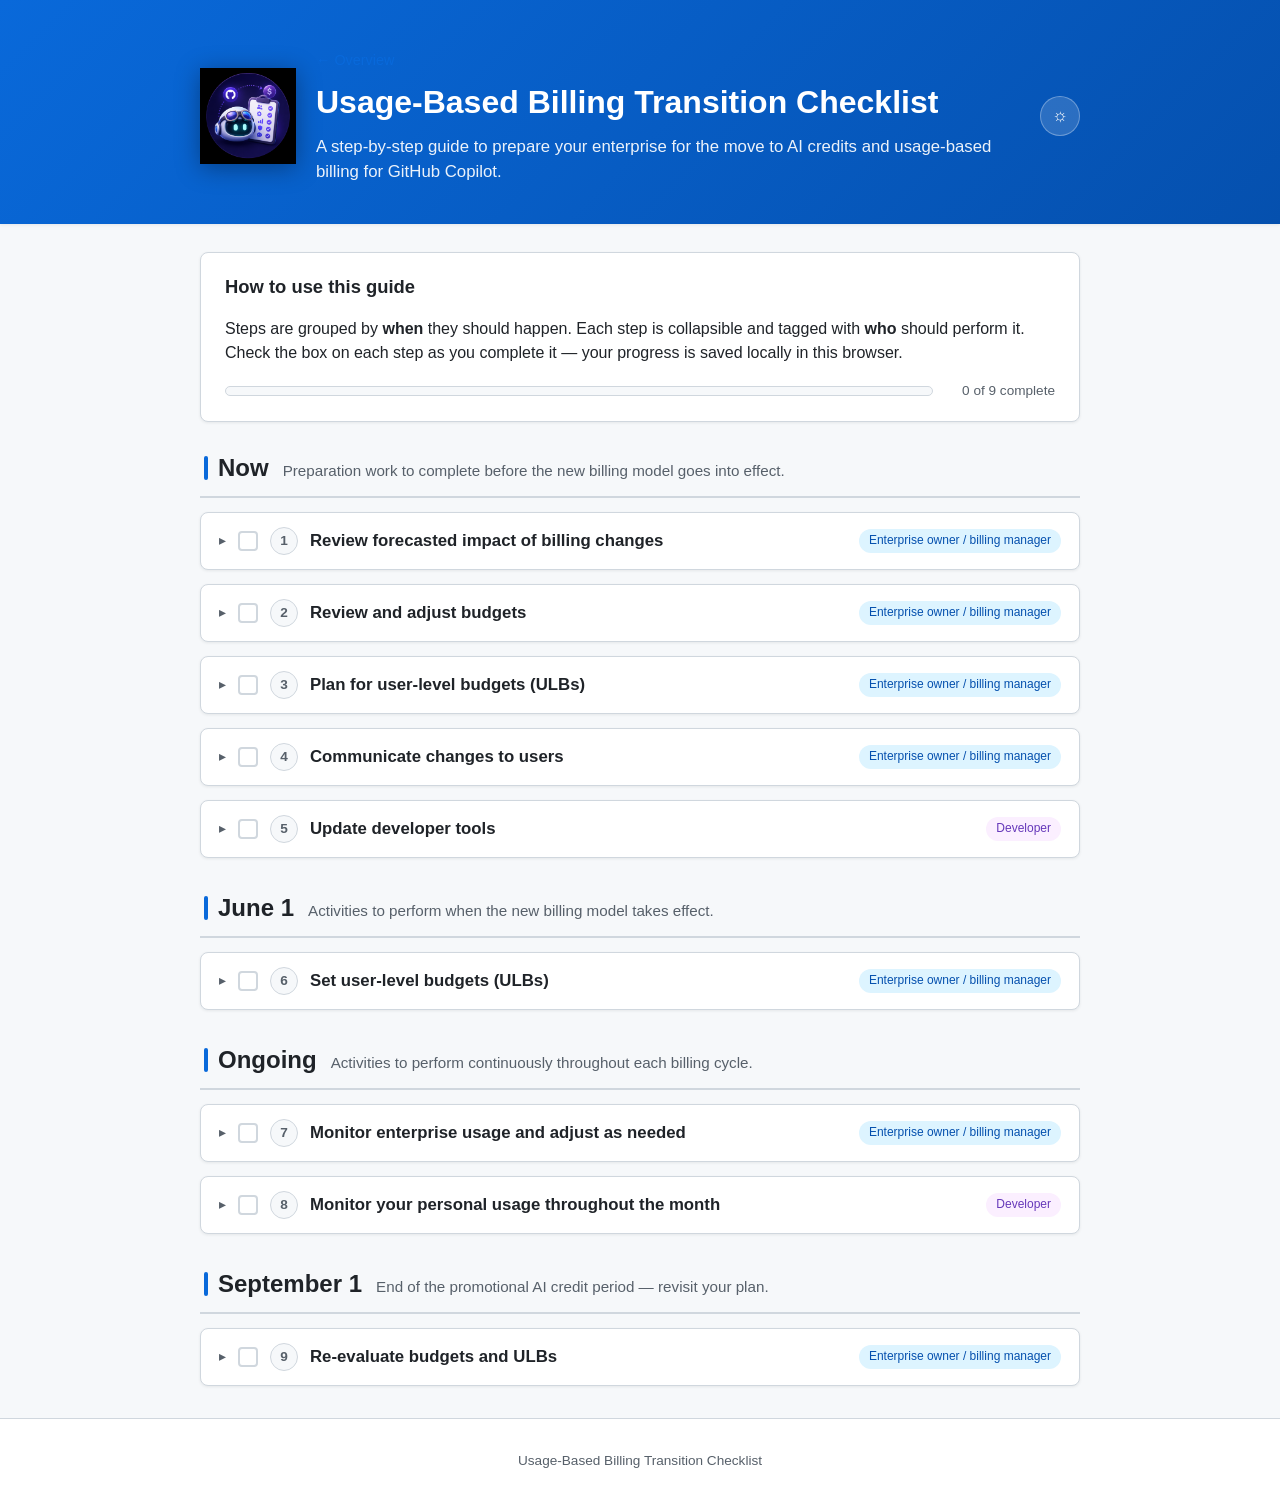
==== checklist.html @ e6aa42a5 "initial release" ====
<!DOCTYPE html>
<html lang="en">
<head>
  <meta charset="UTF-8" />
  <meta name="viewport" content="width=device-width, initial-scale=1.0" />
  <title>Usage-Based Billing Transition Checklist</title>
  <meta name="description" content="Prescriptive guidance and a checklist of activities for customers preparing for the GitHub Copilot transition to usage-based billing." />
  <link rel="stylesheet" href="styles.css" />
  <link rel="icon" type="image/png" href="img/ubb-checklist-icon.png" />
  <script>
    (function () {
      try {
        var t = localStorage.getItem("ubb-checklist-theme");
        if (!t) {
          t = window.matchMedia && window.matchMedia("(prefers-color-scheme: dark)").matches ? "dark" : "light";
        }
        if (t === "dark") document.documentElement.setAttribute("data-theme", "dark");
      } catch (e) { /* ignore */ }
    })();
  </script>
</head>
<body>
  <header class="site-header">
    <div class="container header-inner">
      <img src="img/ubb-checklist-icon.png" alt="" class="header-icon" />
      <div class="header-text">
        <a class="back-link" href="index.html">&larr; Overview</a>
        <h1>Usage-Based Billing Transition Checklist</h1>
        <p class="subtitle">A step-by-step guide to prepare your enterprise for the move to AI credits and usage-based billing for GitHub Copilot.</p>
      </div>
      <button id="theme-toggle" class="theme-toggle" type="button" aria-label="Toggle dark mode" title="Toggle dark mode">
        <span class="theme-icon theme-icon-light" aria-hidden="true">&#9788;</span>
        <span class="theme-icon theme-icon-dark" aria-hidden="true">&#9790;</span>
      </button>
    </div>
  </header>

  <main class="container">
    <section class="intro">
      <h2>How to use this guide</h2>
      <p>
        Steps are grouped by <strong>when</strong> they should happen. Each step is collapsible and tagged with
        <strong>who</strong> should perform it. Check the box on each step as you complete it &mdash; your progress
        is saved locally in this browser.
      </p>
      <div class="progress-wrap" aria-label="Overall progress">
        <div class="progress-bar"><div id="progress-fill" class="progress-fill"></div></div>
        <span id="progress-label" class="progress-label">0 of 0 complete</span>
      </div>
    </section>

    <!-- ================= NOW ================= -->
    <section class="time-section">
      <header class="time-header">
        <h2>Now</h2>
        <p>Preparation work to complete before the new billing model goes into effect.</p>
      </header>

      <ol class="checklist">

      <li class="step" data-step="1">
        <details>
          <summary>
            <label class="check" onclick="event.stopPropagation();">
              <input type="checkbox" class="step-check" aria-label="Mark step complete" />
              <span class="check-box" aria-hidden="true"></span>
            </label>
            <span class="step-number">1</span>
            <span class="step-title">Review forecasted impact of billing changes</span>
            <span class="tags">
              <span class="tag tag-persona persona-admin">Enterprise owner / billing manager</span>
            </span>
          </summary>
          <div class="step-body">
            <p>Use the billing preview tool to understand how the new model will affect your enterprise based on recent usage.</p>
            <ol>
              <li>Navigate to your GitHub Enterprise and click the <strong>"Preview your usage"</strong> banner. (<a href="https://docs.github.com/copilot/how-tos/manage-and-track-spending/prepare-for-usage-based-billing#download-the-usage-report" target="_blank" rel="noopener">View detailed steps</a>)</li>
              <li>Click <strong>Download CSV</strong>.</li>
              <li>The report will be emailed to you within a few minutes. Download it when it arrives.</li>
              <li>Navigate to <a href="https://copilot-billing-preview.github.com/" target="_blank" rel="noopener">copilot-billing-preview.github.com</a>.</li>
              <li>Upload the CSV.</li>
              <li>Confirm the correct number of Copilot licenses on the <em>Users</em> tab. Users with no activity during the report period will not be included automatically. You can manually adjust the numbers if needed by clicking <strong>"Edit seat counts"</strong>.</li>
              <li>Review the forecast on the <strong>Overview</strong> tab to understand the overall impact on your enterprise. You can also view data by user, model, product, organization, or cost center.</li>
            </ol>
            <div class="callout callout-note">
              <strong>Note:</strong> The pricing shown is based off of the limited promotional period for June, July, and August.
            </div>
            <div class="callout callout-note">
              <strong>Note:</strong> The forecast is based on list prices. Azure consumption discounts or other special pricing are not reflected.
            </div>
            <div class="callout callout-warn">
              <strong>Treat the preview as a directional estimate.</strong> The April preview data has a few known gaps. It&rsquo;s a reliable signal for cost shape, top consumers, and model mix &mdash; not a recalculated bill. 
              <ul>
                <li><strong>0&times; model usage from April 1&ndash;24 is missing.</strong> Across paid plans this is roughly 2% of activity at scale, so it won&rsquo;t materially shift most totals. If your team relies primarily on 0&times; models, look at data from April 24 onwards to inform your estimates.</li>
                <li><strong>Duplicate entries may appear for April 24&ndash;30</strong> due to a data backfill gap.</li>
                <li><strong>Some code review entries are missing AI credit estimations.</strong> Copilot code reviews charged directly to organizations via automation, or initiated by a user without a Copilot license, will reflect 0 AI credits due to a known data issue.</li>
              </ul>
              Treat the totals as an estimated range, monitor patterns through May, and plan budget updates accordingly.
            </div>
            <p class="reference">
              Reference: <a href="https://docs.github.com/copilot/how-tos/manage-and-track-spending/prepare-for-usage-based-billing" target="_blank" rel="noopener">Prepare for usage-based billing</a>
            </p>
            <div class="gallery">
              <figure>
                <div class="img-frame">
                  <img src="img/download-report.png" alt="Download usage report banner in GitHub Enterprise" loading="lazy" />
                </div>
                <figcaption>Download the usage report from your enterprise.</figcaption>
              </figure>
              <figure>
                <div class="img-frame">
                  <img src="img/sidecar-overview.png" alt="Copilot billing preview overview tab" loading="lazy" />
                </div>
                <figcaption>Forecast overview in the Copilot Billing Preview tool.</figcaption>
              </figure>
            </div>
          </div>
        </details>
      </li>

      <li class="step" data-step="2">
        <details>
          <summary>
            <label class="check" onclick="event.stopPropagation();">
              <input type="checkbox" class="step-check" aria-label="Mark step complete" />
              <span class="check-box" aria-hidden="true"></span>
            </label>
            <span class="step-number">2</span>
            <span class="step-title">Review and adjust budgets</span>
            <span class="tags">
              <span class="tag tag-persona persona-admin">Enterprise owner / billing manager</span>
            </span>
          </summary>
          <div class="step-body">
            <p>
              Budgets provide a critical guardrail for controlling your AI credit spending. By setting budgets at the enterprise and cost center levels, you can define the maximum amount of credits that can be charged to your organization, helping prevent unexpected costs as your teams adopt GitHub Copilot.
            </p>
            <p>
              Existing enterprise-level budgets for premium requests will automatically convert to AI credits on June 1st.
              Review them at both the <strong>enterprise</strong> and <strong>cost center</strong> level to confirm they still reflect the limits you want.
              You can adjust existing budgets or add new ones to control your overall spend.
            </p>

            <h4>View your current budgets</h4>
            <ol>
              <li>Sign in to GitHub and click your profile photo, then click <strong>Your enterprises</strong>.</li>
              <li>Select your enterprise, then click <strong>Settings</strong> &rarr; <strong>Billing &amp; licensing</strong>.</li>
              <li>In the left sidebar, click <strong>Budgets and alerts</strong>.</li>
              <li>Review the list of existing enterprise budgets. To inspect a cost center budget, switch to the <strong>Cost centers</strong> view and select a cost center.</li>
            </ol>
            <h4>Add a new budget</h4>
            <ol>
              <li>Click <strong>New budget</strong>, choose the scope (enterprise, cost center, or repository) and set the limit.</li>
              <li>Choose whether the budget is a <strong>hard</strong> or <strong>soft</strong> limit by toggling <strong>"Stop usage when budget limit is reached"</strong>:
                <ul>
                  <li><strong>Hard limit</strong> (toggle on): Usage is blocked once the budget is reached, preventing any additional charges.</li>
                  <li><strong>Soft limit</strong> (toggle off): Usage continues past the limit and you are alerted, but charges keep accruing.</li>
                </ul>
              </li>
              <li>Setup alerts so that you are notified well before a budget is exhausted.</li>
            </ol>
                        <h4>Adjust an existing budget</h4>
            <ol>
              <li>In the list of budgets, click <span aria-hidden="true">&middot;&middot;&middot;</span> next to the budget you want to change, and click <strong>&#9998; Edit</strong> or <strong>&#128465; Delete</strong>.</li>
              <li>Update the budget or alert recipients as needed, then save your changes.</li>
            </ol>
                        <div class="callout callout-note">
              <strong>Note:</strong> All budget amounts are evaluated against <strong>list-price</strong> usage, <em>before</em> any Azure consumption discounts or other special pricing are applied.
            </div>
            <p class="reference">
              References:
            </p>
            <ul class="reference-list">
              <li><a href="https://docs.github.com/enterprise-cloud@latest/billing/how-tos/set-up-budgets" target="_blank" rel="noopener">Set up budgets &mdash; GitHub Docs</a></li>
              <li><a href="https://wellarchitected.github.com/library/governance/recommendations/managing-ai-credits/" target="_blank" rel="noopener">Managing AI credits &mdash; Well-Architected for GitHub</a></li>
              <li><a href="https://learn.github.com/event/bb786fa6-d94c-4dd9-9917-11eee58265ef" target="_blank" rel="noopener">Register for an upcoming budgetting webinar</a></li>
            </ul>
            <div class="gallery">
              <figure>
                <div class="img-frame">
                  <img src="img/edit-budget.png" alt="Editing an enterprise budget in GitHub settings" loading="lazy" />
                </div>
                <figcaption>Edit an existing budget from the Budgets and alerts page.</figcaption>
              </figure>
            </div>
          </div>
        </details>
      </li>

      <li class="step" data-step="3">
        <details>
          <summary>
            <label class="check" onclick="event.stopPropagation();">
              <input type="checkbox" class="step-check" aria-label="Mark step complete" />
              <span class="check-box" aria-hidden="true"></span>
            </label>
            <span class="step-number">3</span>
            <span class="step-title">Plan for user-level budgets (ULBs)</span>
            <span class="tags">
              <span class="tag tag-persona persona-admin">Enterprise owner / billing manager</span>
            </span>
          </summary>
          <div class="step-body">
            <p>
              ULBs control how much an individual user can <strong>consume</strong> in AI credits. This is different from budgets,
              which control how much can be <strong>charged</strong> to the enterprise or cost center. ULBs help prevent any single
              user from consuming more than their fair share and help manage costs at the user level.
            </p>
            <ul>
              <li>Decide on a <strong>universal default ULB</strong> for your enterprise. It applies to all users without a custom ULB.</li>
              <li>Decide whether to set <strong>custom ULBs</strong> for specific users (e.g., heavy users, or users who should have a lower limit).</li>
            </ul>
            <div class="callout callout-warn">
              <strong>Warning:</strong> A ULB is not a guarantee of usage. A cost center or enterprise budget can block charges even if a user is within their ULB.
            </div>
            <p>
              These limits cannot be set until the billing changes go into effect on June 1st, but planning now means you can apply them as soon as they are available.
            </p>
            <h4>Best practices</h4>
            <ul>
              <li>Set a default ULB high enough that most users are not impacted, then set custom ULBs for outliers who consume significantly more than average. This prevents disruption while still controlling costs.</li>
              <li>Set ULBs <strong>higher than your included AI credits per license</strong> &mdash; otherwise you can't effectively use benefits of pooled AI credits.</li>
              <li>Consider setting the base ULB to <strong>125&ndash;150% of your included credits</strong>.</li>
              <li>Consider how ULBs interact with enterprise and cost center budgets to avoid unexpected charges.</li>
            </ul>
                <p class="reference">
              References:
            </p>
            <ul class="reference-list">
              <li><a href="https://wellarchitected.github.com/library/governance/recommendations/managing-ai-credits/" target="_blank" rel="noopener">Managing AI credits &mdash; Well-Architected for GitHub</a></li>
            </ul>
          </div>
        </details>
      </li>

      <li class="step" data-step="4">
        <details>
          <summary>
            <label class="check" onclick="event.stopPropagation();">
              <input type="checkbox" class="step-check" aria-label="Mark step complete" />
              <span class="check-box" aria-hidden="true"></span>
            </label>
            <span class="step-number">4</span>
            <span class="step-title">Communicate changes to users</span>
            <span class="tags">
              <span class="tag tag-persona persona-admin">Enterprise owner / billing manager</span>
            </span>
          </summary>
          <div class="step-body">
            <p>
              Communicate the upcoming changes to your users via email, internal channels, or team meetings.
              Cover the new billing model, how it affects them, and any actions they need to take (such as adjusting usage or understanding ULBs).
              Clear communication reduces confusion and friction during the transition.
            </p>
            <h4>Coach users on optimizing their usage</h4>
            <p>
              Help users get the most out of their AI credits by sharing a few simple habits:
            </p>
            <ul>
              <li><strong>Choose the right model for the job.</strong> Use lighter, lower-cost models for everyday tasks like quick edits, simple completions, or boilerplate, and reserve premium models for genuinely complex reasoning, large refactors, or hard debugging.</li>
              <li><strong>Provide as little context as possible, but as much as required.</strong> Attach only the files, selections, or references the model actually needs. Oversharing context inflates credit usage and can dilute the response quality.</li>
            </ul>
            <div class="callout callout-info">
              <strong>Tip:</strong> Look at historic usage of individual users and proactively notify anyone consuming above their planned ULB so they can adjust usage or request a higher ULB.
            </div>
            <p class="reference">
              References:
            </p>
            <ul class="reference-list">
              <li><a href="https://learn.github.com/events" target="_blank" rel="noopener">Register for an upcoming agent quality & token optimization webinar</a></li>
            </ul>
          </div>
        </details>
      </li>


      <li class="step" data-step="5">
        <details>
          <summary>
            <label class="check" onclick="event.stopPropagation();">
              <input type="checkbox" class="step-check" aria-label="Mark step complete" />
              <span class="check-box" aria-hidden="true"></span>
            </label>
            <span class="step-number">5</span>
            <span class="step-title">Update developer tools</span>
            <span class="tags">
              <span class="tag tag-persona persona-dev">Developer</span>
            </span>
          </summary>
          <div class="step-body">
            <p>
              Developers should make sure they are on the latest versions of Visual Studio Code, the GitHub Copilot extension,
              the Copilot CLI, JetBrains plugins, and any other Copilot-enabled tooling so they have the best experience with the new billing model.
            </p>
            <div class="gallery">
              <figure>
                <div class="img-frame">
                  <img src="img/vscode-model.png" alt="Selecting a Copilot model in VS Code" loading="lazy" />
                </div>
                <figcaption>Pick a model from the Copilot model picker in VS Code.</figcaption>
              </figure>
              <figure>
                <div class="img-frame">
                  <img src="img/vscode-aicredits.png" alt="AI credits indicator in VS Code Copilot" loading="lazy" />
                </div>
                <figcaption>View remaining AI credits directly in VS Code.</figcaption>
              </figure>
            </div>
          </div>
        </details>
      </li>



      </ol>
    </section>

    <!-- ================= JUNE 1 ================= -->
    <section class="time-section">
      <header class="time-header">
        <h2>June 1</h2>
        <p>Activities to perform when the new billing model takes effect.</p>
      </header>

      <ol class="checklist">

      <li class="step" data-step="6">
        <details>
          <summary>
            <label class="check" onclick="event.stopPropagation();">
              <input type="checkbox" class="step-check" aria-label="Mark step complete" />
              <span class="check-box" aria-hidden="true"></span>
            </label>
            <span class="step-number">6</span>
            <span class="step-title">Set user-level budgets (ULBs)</span>
            <span class="tags">
              <span class="tag tag-persona persona-admin">Enterprise owner / billing manager</span>
            </span>
          </summary>
          <div class="step-body">
            <p>Implement the ULBs you planned in step 3:</p>
            <ol>
              <li>Set the universal default ULB for all users.</li>
              <li>Set custom ULBs for specific users as needed.</li>
            </ol>
            <div class="callout callout-warn">
              <strong>Do this on day 1.</strong> ULBs only apply to <em>future</em> consumption &mdash; any credits a user spends before their ULB is in place are not retroactively capped. Apply your default ULB (and any custom ULBs) as soon as the controls become available, before users start consuming on the new model.
            </div>
            <div class="callout callout-info">
              <strong>Tip:</strong> APIs will be available to script setting and updating per-user ULBs, which makes it practical to apply custom limits to large numbers of users without clicking through the UI for each one.
            </div>
          </div>
        </details>
      </li>

      </ol>
    </section>

    <!-- ================= ONGOING ================= -->
    <section class="time-section">
      <header class="time-header">
        <h2>Ongoing</h2>
        <p>Activities to perform continuously throughout each billing cycle.</p>
      </header>

      <ol class="checklist">

      <li class="step" data-step="7">
        <details>
          <summary>
            <label class="check" onclick="event.stopPropagation();">
              <input type="checkbox" class="step-check" aria-label="Mark step complete" />
              <span class="check-box" aria-hidden="true"></span>
            </label>
            <span class="step-number">7</span>
            <span class="step-title">Monitor enterprise usage and adjust as needed</span>
            <span class="tags">
              <span class="tag tag-persona persona-admin">Enterprise owner / billing manager</span>
            </span>
          </summary>
          <div class="step-body">
            <p>
              Continuously monitor usage and costs using the tools in your enterprise billing settings. If users consistently hit their ULBs,
              or if overall costs trend higher than expected, adjust ULBs or budgets accordingly.
            </p>
            <p>
              Proactively warn users, cost centers, or the entire enterprise if they are tracking to exceed budgets or ULBs before the end of the month.
            </p>
          </div>
        </details>
      </li>

      <li class="step" data-step="8">
        <details>
          <summary>
            <label class="check" onclick="event.stopPropagation();">
              <input type="checkbox" class="step-check" aria-label="Mark step complete" />
              <span class="check-box" aria-hidden="true"></span>
            </label>
            <span class="step-number">8</span>
            <span class="step-title">Monitor your personal usage throughout the month</span>
            <span class="tags">
              <span class="tag tag-persona persona-dev">Developer</span>
            </span>
          </summary>
          <div class="step-body">
            <p>
              Keep an eye on your own AI credit consumption so you don't unexpectedly hit your user-level budget partway through the month.
            </p>
            <ul>
              <li>Review your usage in your personal GitHub settings on a regular cadence (e.g., weekly).</li>
              <li>Be aware of which models and features consume more credits, and pace your usage accordingly.</li>
              <li>If you are trending toward exceeding your ULB before month-end, adjust your usage or request a higher ULB from your enterprise owner or billing manager.</li>
            </ul>
            <div class="callout callout-info">
              <strong>Tip:</strong> Credits reset at the start of each billing cycle. If you're close to your limit late in the month, plan higher-cost work for the following cycle when feasible.
            </div>
          </div>
        </details>
      </li>

      </ol>
    </section>

    <!-- ================= SEPTEMBER 1 ================= -->
    <section class="time-section">
      <header class="time-header">
        <h2>September 1</h2>
        <p>End of the promotional AI credit period &mdash; revisit your plan.</p>
      </header>

      <ol class="checklist">

      <li class="step" data-step="9">
        <details>
          <summary>
            <label class="check" onclick="event.stopPropagation();">
              <input type="checkbox" class="step-check" aria-label="Mark step complete" />
              <span class="check-box" aria-hidden="true"></span>
            </label>
            <span class="step-number">9</span>
            <span class="step-title">Re-evaluate budgets and ULBs</span>
            <span class="tags">
              <span class="tag tag-persona persona-admin">Enterprise owner / billing manager</span>
            </span>
          </summary>
          <div class="step-body">
            <p>
              On <strong>September 1</strong>, the additional promotional AI credits expire. Without adjustments,
              users may start reaching limits before the end of the month.
            </p>
            <p>Review whether you need to:</p>
            <ul>
              <li>Adjust enterprise or cost center budgets.</li>
              <li>Adjust default or custom ULBs.</li>
              <li>Prepare users for the change in available credits.</li>
            </ul>

          </div>
        </details>
      </li>
      </ol>
    </section>


  </main>

  <footer class="site-footer">
    <div class="container">
      <p>Usage-Based Billing Transition Checklist</p>
    </div>
  </footer>

  <div id="lightbox" class="lightbox" role="dialog" aria-modal="true" aria-hidden="true">
    <button type="button" class="lightbox-close" aria-label="Close">&times;</button>
    <button type="button" class="lightbox-nav lightbox-prev" aria-label="Previous image">&#8249;</button>
    <img id="lightbox-img" alt="" />
    <button type="button" class="lightbox-nav lightbox-next" aria-label="Next image">&#8250;</button>
    <div id="lightbox-caption" class="lightbox-caption"></div>
  </div>

  <script src="script.js"></script>
</body>
</html>
---- styles.css ----
:root {
  --bg: #f6f8fa;
  --surface: #ffffff;
  --surface-alt: #fbfcfd;
  --border: #d0d7de;
  --text: #1f2328;
  --muted: #57606a;
  --accent: #0969da;
  --accent-dark: #0550ae;
  --success: #1a7f37;
  --success-bg: #dafbe1;
  --warn: #9a6700;
  --warn-bg: #fff8c5;
  --info-bg: #ddf4ff;
  --persona-admin-bg: #ddf4ff;
  --persona-admin-fg: #0550ae;
  --persona-dev-bg: #fbefff;
  --persona-dev-fg: #6639ba;
  --shadow: 0 1px 3px rgba(31, 35, 40, 0.08);
  --radius: 8px;
  --header-grad-from: #0969da;
  --header-grad-to: #0550ae;
  --frame-bg-1: #eef1f4;
  --frame-bg-2: #f6f8fa;
  --check-done: #2da44e;
  color-scheme: light;
}

[data-theme="dark"] {
  --bg: #0d1117;
  --surface: #161b22;
  --surface-alt: #1a2029;
  --border: #30363d;
  --text: #e6edf3;
  --muted: #8b949e;
  --accent: #58a6ff;
  --accent-dark: #79c0ff;
  --success: #3fb950;
  --success-bg: #0f2d18;
  --warn: #d29922;
  --warn-bg: #2d2611;
  --info-bg: #0c2d4f;
  --persona-admin-bg: #0c2d4f;
  --persona-admin-fg: #79c0ff;
  --persona-dev-bg: #2d1f3f;
  --persona-dev-fg: #d2a8ff;
  --shadow: 0 1px 3px rgba(0, 0, 0, 0.4);
  --header-grad-from: #1f6feb;
  --header-grad-to: #0d1117;
  --frame-bg-1: #1a2029;
  --frame-bg-2: #21262d;
  --check-done: #3fb950;
  color-scheme: dark;
}

* { box-sizing: border-box; }

html, body {
  margin: 0;
  padding: 0;
  font-family: -apple-system, BlinkMacSystemFont, "Segoe UI", "Noto Sans", Helvetica, Arial, sans-serif;
  color: var(--text);
  background: var(--bg);
  line-height: 1.5;
}

a { color: var(--accent); }
a:hover { color: var(--accent-dark); }

.container {
  max-width: 920px;
  margin: 0 auto;
  padding: 0 20px;
}

/* Header */
.site-header {
  background: linear-gradient(135deg, var(--header-grad-from) 0%, var(--header-grad-to) 100%);
  color: #fff;
  padding: 48px 0 40px;
  box-shadow: var(--shadow);
}
.header-inner {
  display: flex;
  align-items: center;
  gap: 20px;
}
.header-icon {
  width: 96px;
  height: 96px;
  flex-shrink: 0;
  object-fit: contain;
  filter: drop-shadow(0 4px 12px rgba(0, 0, 0, 0.35));
}
.header-text { flex: 1; min-width: 0; }
.site-header h1 {
  margin: 0 0 8px;
  font-size: 2rem;
  font-weight: 600;
}
.site-header .subtitle {
  margin: 0;
  font-size: 1.05rem;
  opacity: 0.92;
  max-width: 720px;
}

/* Theme toggle */
.theme-toggle {
  background: rgba(255, 255, 255, 0.15);
  border: 1px solid rgba(255, 255, 255, 0.3);
  color: #fff;
  width: 40px;
  height: 40px;
  border-radius: 50%;
  cursor: pointer;
  font-size: 1.1rem;
  display: inline-flex;
  align-items: center;
  justify-content: center;
  flex-shrink: 0;
  transition: background 0.15s, transform 0.15s;
  position: relative;
}
.theme-toggle:hover { background: rgba(255, 255, 255, 0.28); transform: scale(1.05); }
.theme-toggle:focus-visible { outline: 2px solid #fff; outline-offset: 2px; }
.theme-icon-dark { display: none; }
[data-theme="dark"] .theme-icon-light { display: none; }
[data-theme="dark"] .theme-icon-dark { display: inline; }

/* Intro */
.intro {
  background: var(--surface);
  border: 1px solid var(--border);
  border-radius: var(--radius);
  padding: 20px 24px;
  margin: 28px 0 24px;
  box-shadow: var(--shadow);
}
.intro h2 { margin-top: 0; font-size: 1.15rem; }
.legend {
  display: flex;
  align-items: center;
  gap: 10px;
  flex-wrap: wrap;
  margin-top: 12px;
}
.reset-btn {
  margin-left: auto;
  background: var(--surface);
  border: 1px solid var(--border);
  border-radius: 6px;
  padding: 4px 10px;
  font-size: 0.85rem;
  cursor: pointer;
  color: var(--muted);
}
.reset-btn:hover { background: var(--bg); color: var(--text); }

/* Progress */
.progress-wrap {
  margin-top: 14px;
  display: flex;
  align-items: center;
  gap: 12px;
}
.progress-bar {
  flex: 1;
  background: var(--bg);
  border: 1px solid var(--border);
  border-radius: 999px;
  height: 10px;
  overflow: hidden;
}
.progress-fill {
  height: 100%;
  width: 0%;
  background: linear-gradient(90deg, var(--success), var(--check-done));
  transition: width 0.3s ease;
}
.progress-label {
  font-size: 0.85rem;
  color: var(--muted);
  min-width: 110px;
  text-align: right;
}

/* Checklist */
.checklist {
  list-style: none;
  padding: 0;
  margin: 0 0 32px;
  counter-reset: step;
}

.step {
  background: var(--surface);
  border: 1px solid var(--border);
  border-radius: var(--radius);
  margin-bottom: 14px;
  box-shadow: var(--shadow);
  transition: border-color 0.2s, box-shadow 0.2s;
  overflow: hidden;
}
.step:hover { border-color: #adbac7; }
.step.completed { background: var(--success-bg); border-color: var(--check-done); }
.step.completed .step-title { text-decoration: line-through; color: var(--muted); }

details > summary {
  list-style: none;
  cursor: pointer;
  padding: 14px 18px;
  display: flex;
  align-items: center;
  gap: 12px;
  flex-wrap: wrap;
  user-select: none;
}
details > summary::-webkit-details-marker { display: none; }
details > summary::before {
  content: "\25B8";
  color: var(--muted);
  font-size: 0.9rem;
  transition: transform 0.2s;
  display: inline-block;
}
details[open] > summary::before { transform: rotate(90deg); }

.step-number {
  display: inline-flex;
  align-items: center;
  justify-content: center;
  width: 28px;
  height: 28px;
  background: var(--bg);
  border: 1px solid var(--border);
  border-radius: 50%;
  font-size: 0.85rem;
  font-weight: 600;
  color: var(--muted);
  flex-shrink: 0;
}
.step.completed .step-number {
  background: var(--check-done);
  color: #fff;
  border-color: var(--check-done);
}
.step-title {
  flex: 1;
  font-size: 1.05rem;
  font-weight: 600;
  min-width: 200px;
}

/* Checkbox */
.check {
  display: inline-flex;
  align-items: center;
  cursor: pointer;
  flex-shrink: 0;
}
.check input { position: absolute; opacity: 0; pointer-events: none; }
.check-box {
  width: 20px;
  height: 20px;
  border: 2px solid var(--border);
  border-radius: 4px;
  background: var(--surface);
  display: inline-block;
  position: relative;
  transition: all 0.15s;
}
.check input:checked + .check-box {
  background: var(--check-done);
  border-color: var(--check-done);
}
.check input:checked + .check-box::after {
  content: "";
  position: absolute;
  left: 5px;
  top: 1px;
  width: 5px;
  height: 10px;
  border: solid #fff;
  border-width: 0 2px 2px 0;
  transform: rotate(45deg);
}
.check:hover .check-box { border-color: var(--accent); }

/* Tags */
.tags {
  display: inline-flex;
  gap: 6px;
  flex-wrap: wrap;
}
.tag {
  display: inline-block;
  padding: 2px 10px;
  border-radius: 999px;
  font-size: 0.75rem;
  font-weight: 500;
  line-height: 1.6;
  white-space: nowrap;
}
.tag-persona { background: var(--persona-admin-bg); color: var(--persona-admin-fg); }
.tag-persona.persona-admin { background: var(--persona-admin-bg); color: var(--persona-admin-fg); }
.tag-persona.persona-dev { background: var(--persona-dev-bg); color: var(--persona-dev-fg); }
.legend-label { font-size: 0.85rem; color: var(--muted); font-weight: 500; }

/* Time sections */
.time-section {
  margin: 28px 0 12px;
}
.time-header {
  display: flex;
  align-items: baseline;
  gap: 14px;
  flex-wrap: wrap;
  padding: 0 4px 10px;
  margin-bottom: 14px;
  border-bottom: 2px solid var(--border);
}
.time-header h2 {
  margin: 0;
  font-size: 1.5rem;
  color: var(--text);
  position: relative;
  padding-left: 14px;
}
.time-header h2::before {
  content: "";
  position: absolute;
  left: 0;
  top: 6px;
  bottom: 6px;
  width: 4px;
  background: var(--accent);
  border-radius: 2px;
}
.time-header p {
  margin: 0;
  color: var(--muted);
  font-size: 0.95rem;
}

/* Step body */
.step-body {
  padding: 4px 22px 20px 22px;
  border-top: 1px solid var(--border);
  margin-top: 4px;
  background: var(--surface-alt);
}
.step-body h4 { margin: 18px 0 6px; }
.step-body p, .step-body ul, .step-body ol { margin: 10px 0; }
.step-body ul, .step-body ol { padding-left: 22px; }
.step-body li { margin: 4px 0; }
.reference { font-size: 0.9rem; color: var(--muted); }
.reference-list {
  font-size: 0.9rem;
  color: var(--muted);
  margin-top: 0 !important;
}
.reference-list a { color: var(--accent); }

/* Callouts */
.callout {
  border-left: 4px solid;
  padding: 10px 14px;
  border-radius: 4px;
  margin: 12px 0;
  font-size: 0.95rem;
}
.callout-note { background: var(--info-bg); border-color: var(--accent); }
.callout-info { background: var(--info-bg); border-color: var(--accent); }
.callout-warn { background: var(--warn-bg); border-color: var(--warn); }

/* Screenshot placeholders */
.screenshot-placeholder {
  margin: 16px 0 4px;
}
.placeholder {
  border: 2px dashed var(--border);
  border-radius: var(--radius);
  background: repeating-linear-gradient(
    45deg,
    var(--surface-alt),
    var(--surface-alt) 10px,
    var(--frame-bg-1) 10px,
    var(--frame-bg-1) 20px
  );
  color: var(--muted);
  text-align: center;
  padding: 40px 16px;
  font-size: 0.9rem;
  font-style: italic;
}

/* Image gallery */
.gallery {
  display: grid;
  grid-template-columns: repeat(auto-fit, minmax(280px, 1fr));
  gap: 16px;
  margin: 16px 0 4px;
  align-items: stretch;
}
.gallery figure {
  margin: 0;
  border: 1px solid var(--border);
  border-radius: var(--radius);
  overflow: hidden;
  background: var(--surface);
  display: flex;
  flex-direction: column;
  box-shadow: 0 1px 2px rgba(31, 35, 40, 0.06);
  transition: transform 0.15s, box-shadow 0.15s;
}
.gallery figure:hover {
  transform: translateY(-2px);
  box-shadow: 0 4px 14px rgba(31, 35, 40, 0.12);
}
.gallery .img-frame {
  position: relative;
  width: 100%;
  aspect-ratio: 16 / 10;
  background:
    repeating-conic-gradient(var(--frame-bg-1) 0% 25%, var(--frame-bg-2) 0% 50%) 50% / 14px 14px;
  display: flex;
  align-items: center;
  justify-content: center;
  overflow: hidden;
}
.gallery img {
  display: block;
  max-width: 100%;
  max-height: 100%;
  width: auto;
  height: auto;
  object-fit: contain;
  cursor: zoom-in;
  transition: transform 0.25s ease;
}
.gallery figure:hover img { transform: scale(1.02); }
.gallery figcaption {
  padding: 10px 14px;
  font-size: 0.85rem;
  color: var(--muted);
  border-top: 1px solid var(--border);
  background: var(--surface-alt);
  flex: 1;
  display: flex;
  align-items: center;
}

@supports not (aspect-ratio: 1 / 1) {
  .gallery .img-frame { height: 200px; }
}

/* Lightbox */
.lightbox {
  position: fixed;
  inset: 0;
  background: rgba(15, 20, 25, 0.88);
  display: none;
  align-items: center;
  justify-content: center;
  z-index: 1000;
  padding: 24px;
  cursor: zoom-out;
}
.lightbox.open { display: flex; }
.lightbox img {
  max-width: 100%;
  max-height: 90vh;
  border-radius: 6px;
  box-shadow: 0 10px 40px rgba(0, 0, 0, 0.5);
  cursor: default;
}
.lightbox-nav {
  position: absolute;
  top: 50%;
  transform: translateY(-50%);
  background: rgba(255, 255, 255, 0.15);
  color: #fff;
  border: 1px solid rgba(255, 255, 255, 0.3);
  width: 44px;
  height: 44px;
  border-radius: 50%;
  font-size: 1.4rem;
  cursor: pointer;
  display: flex;
  align-items: center;
  justify-content: center;
  user-select: none;
}
.lightbox-nav:hover { background: rgba(255, 255, 255, 0.28); }
.lightbox-prev { left: 20px; }
.lightbox-next { right: 20px; }
.lightbox-close {
  position: absolute;
  top: 16px;
  right: 20px;
  background: transparent;
  border: none;
  color: #fff;
  font-size: 1.8rem;
  cursor: pointer;
  line-height: 1;
  padding: 4px 10px;
}
.lightbox-caption {
  position: absolute;
  bottom: 20px;
  left: 50%;
  transform: translateX(-50%);
  color: #fff;
  font-size: 0.9rem;
  background: rgba(0, 0, 0, 0.4);
  padding: 6px 14px;
  border-radius: 4px;
  max-width: 80%;
  text-align: center;
}

/* Resources */
.resources {
  background: var(--surface);
  border: 1px solid var(--border);
  border-radius: var(--radius);
  padding: 18px 24px;
  margin-bottom: 32px;
  box-shadow: var(--shadow);
}
.resources h2 { margin-top: 0; font-size: 1.1rem; }

/* Footer */
.site-footer {
  border-top: 1px solid var(--border);
  background: var(--surface);
  padding: 18px 0;
  color: var(--muted);
  font-size: 0.85rem;
  text-align: center;
}

/* ===== Landing page ===== */
.hero {
  background: linear-gradient(135deg, var(--surface) 0%, var(--surface-alt) 100%);
  border-bottom: 1px solid var(--border);
  padding: 48px 0 56px;
}
.hero-inner {
  display: grid;
  grid-template-columns: 1.1fr 1fr;
  gap: 48px;
  align-items: center;
}
.hero-eyebrow {
  text-transform: uppercase;
  letter-spacing: 0.08em;
  font-size: 0.8rem;
  color: var(--muted);
  margin: 0 0 8px;
  font-weight: 600;
}
.hero-title {
  font-size: 2.4rem;
  line-height: 1.15;
  margin: 0 0 16px;
  color: var(--text);
  font-weight: 700;
}
.hero-accent { color: var(--accent); }
.hero-lede {
  font-size: 1.1rem;
  line-height: 1.55;
  color: var(--text);
  opacity: 0.85;
  margin: 0 0 24px;
  max-width: 36em;
}
.hero-cta {
  display: flex;
  flex-wrap: wrap;
  gap: 16px;
  align-items: center;
}
.cta-button {
  display: inline-block;
  background: var(--accent);
  color: #fff;
  padding: 12px 22px;
  border-radius: var(--radius);
  text-decoration: none;
  font-weight: 600;
  box-shadow: var(--shadow);
  transition: background 0.15s ease, transform 0.15s ease;
}
.cta-button:hover { background: var(--accent-dark); transform: translateY(-1px); }
.cta-button-lg { padding: 14px 28px; font-size: 1.05rem; }
[data-theme="dark"] .cta-button { color: #0d1117; }
.cta-link {
  color: var(--accent);
  text-decoration: none;
  font-weight: 500;
}
.cta-link:hover { text-decoration: underline; }
.hero-image-wrap {
  display: flex;
  justify-content: center;
}
.hero-image {
  max-width: 100%;
  height: auto;
  filter: drop-shadow(0 10px 24px rgba(0, 0, 0, 0.12));
}
[data-theme="dark"] .hero-image {
  filter: drop-shadow(0 10px 24px rgba(0, 0, 0, 0.5));
}

.landing-section { padding: 40px 0; border-bottom: 1px solid var(--border); }
.landing-section > h2 {
  font-size: 1.5rem;
  margin: 0 0 16px;
}
.landing-section > p { line-height: 1.6; }

.summary-grid {
  display: grid;
  grid-template-columns: repeat(2, minmax(0, 1fr));
  gap: 16px;
  margin-top: 20px;
}
.summary-card {
  display: block;
  background: var(--surface);
  border: 1px solid var(--border);
  border-radius: var(--radius);
  padding: 20px 22px;
  text-decoration: none;
  color: var(--text);
  box-shadow: var(--shadow);
  transition: transform 0.15s ease, border-color 0.15s ease;
}
.summary-card:hover { transform: translateY(-2px); border-color: var(--accent); }
.summary-card h3 { margin: 6px 0 10px; font-size: 1.15rem; }
.summary-card ul { margin: 0; padding-left: 18px; line-height: 1.5; }
.summary-card li { margin-bottom: 4px; font-size: 0.95rem; }
.summary-when {
  display: inline-block;
  font-size: 0.75rem;
  font-weight: 700;
  text-transform: uppercase;
  letter-spacing: 0.06em;
  color: var(--accent);
  background: var(--persona-admin-bg);
  padding: 3px 10px;
  border-radius: 999px;
}

.persona-grid {
  display: grid;
  grid-template-columns: repeat(2, minmax(0, 1fr));
  gap: 16px;
  margin-top: 16px;
}
.persona-card {
  background: var(--surface);
  border: 1px solid var(--border);
  border-radius: var(--radius);
  padding: 18px 20px;
  box-shadow: var(--shadow);
}
.persona-card .tag { margin-bottom: 10px; }
.persona-card p { margin: 0; line-height: 1.5; }

.landing-cta {
  text-align: center;
  padding: 48px 0 56px;
}
.landing-cta h2 { font-size: 1.6rem; margin: 0 0 10px; }
.landing-cta p { margin: 0 auto 22px; max-width: 38em; line-height: 1.55; }

/* Back link on checklist page */
.back-link {
  display: inline-block;
  margin-bottom: 6px;
  font-size: 0.9rem;
  color: var(--accent);
  text-decoration: none;
  font-weight: 500;
}
.back-link:hover { text-decoration: underline; }

/* Responsive */
@media (max-width: 720px) {
  .hero { padding: 32px 0 36px; }
  .hero-inner { grid-template-columns: 1fr; gap: 24px; }
  .hero-title { font-size: 1.8rem; }
  .hero-image-wrap { order: -1; }
  .summary-grid, .persona-grid { grid-template-columns: 1fr; }
}
@media (max-width: 600px) {
  .site-header { padding: 32px 0 28px; }
  .site-header h1 { font-size: 1.5rem; }
  details > summary { padding: 12px; gap: 8px; }
  .step-title { font-size: 1rem; min-width: 100%; order: 2; }
  .tags { order: 3; width: 100%; margin-top: 4px; }
  .progress-label { min-width: auto; }
}
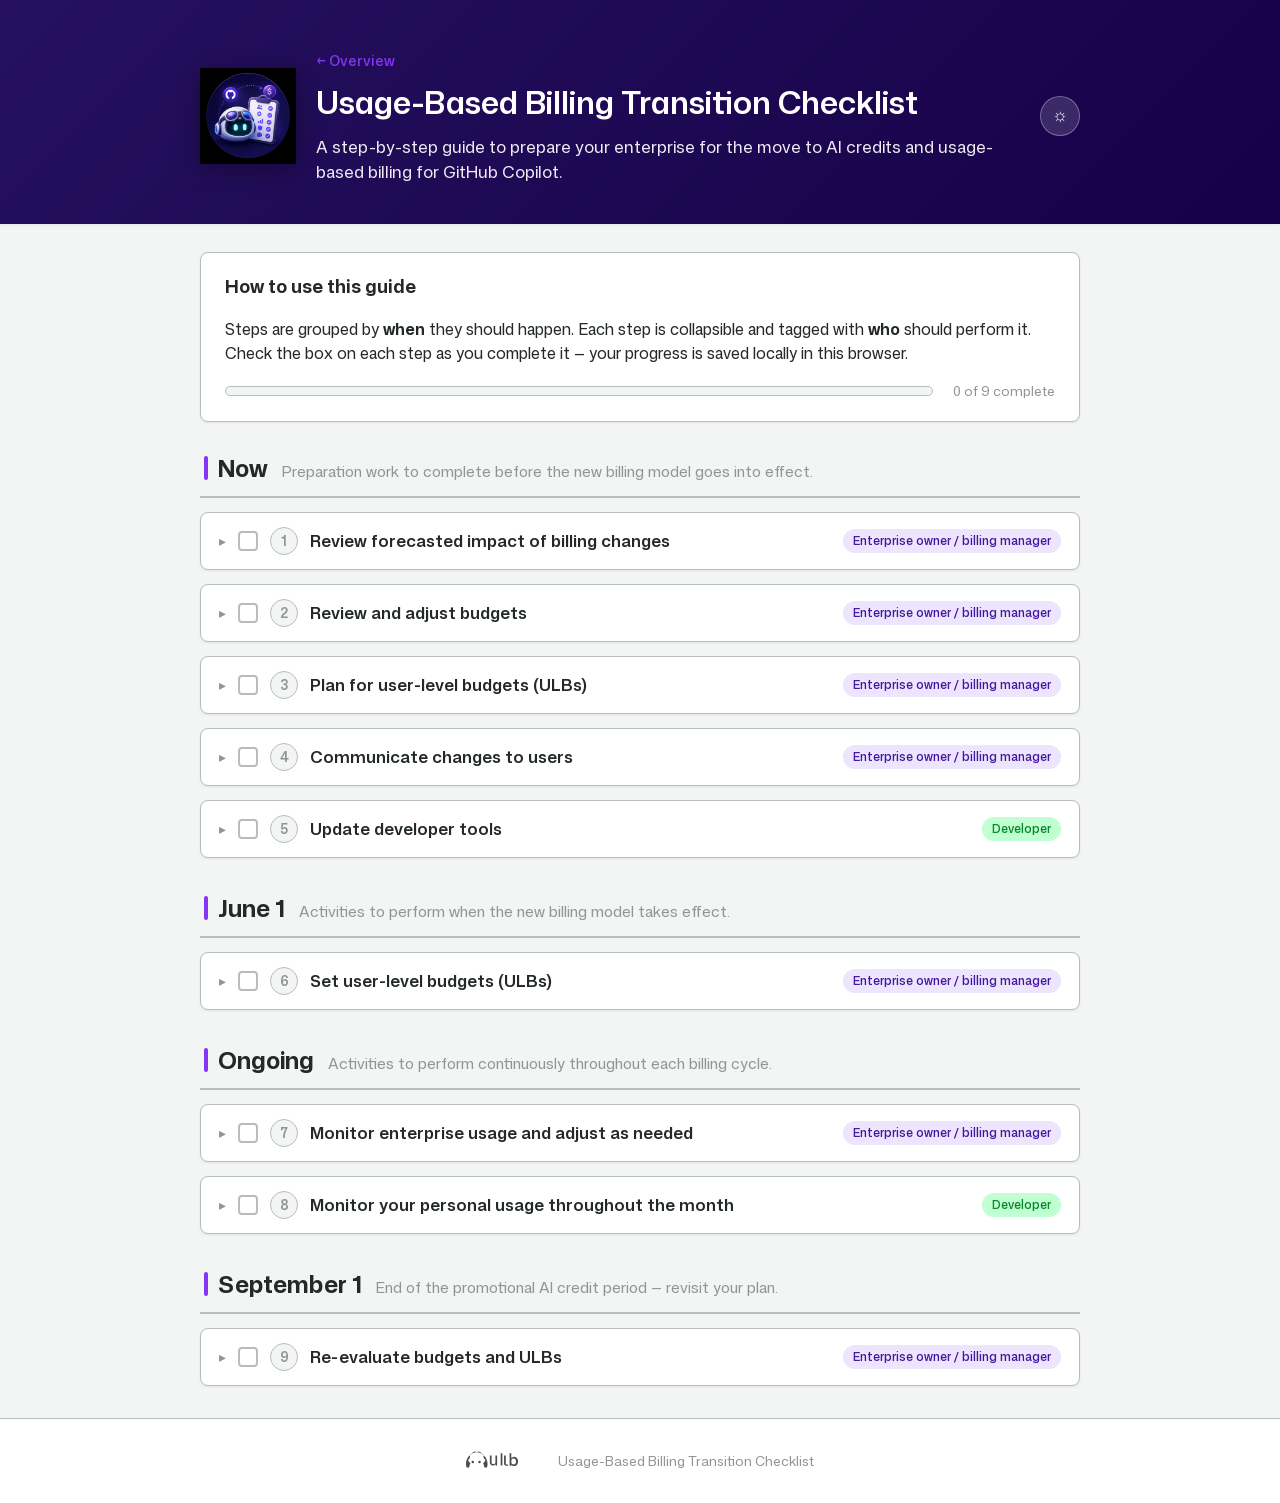
==== commit e7a7d54b: "Align site with GitHub brand guidelines (Copilot theme) - Typography: Replace system fonts with Mona" ====
--- a/checklist.html
+++ b/checklist.html
@@ -6,6 +6,7 @@
   <title>Usage-Based Billing Transition Checklist</title>
   <meta name="description" content="Prescriptive guidance and a checklist of activities for customers preparing for the GitHub Copilot transition to usage-based billing." />
   <link rel="stylesheet" href="styles.css" />
+  <link rel="preload" href="fonts/MonaSansVF.woff2" as="font" type="font/woff2" crossorigin />
   <link rel="icon" type="image/png" href="img/ubb-checklist-icon.png" />
   <script>
     (function () {
@@ -138,7 +139,7 @@
             <p>
               Existing enterprise-level budgets for premium requests will automatically convert to AI credits on June 1st.
               Review them at both the <strong>enterprise</strong> and <strong>cost center</strong> level to confirm they still reflect the limits you want.
-              You can adjust existing budgets or add new ones to control your overall spend.
+              You can adjust existing budgets or add new ones to control your overall spend based off the estimates from the billing preview tool.
             </p>
 
             <h4>View your current budgets</h4>
@@ -218,9 +219,8 @@
             </p>
             <h4>Best practices</h4>
             <ul>
-              <li>Set a default ULB high enough that most users are not impacted, then set custom ULBs for outliers who consume significantly more than average. This prevents disruption while still controlling costs.</li>
-              <li>Set ULBs <strong>higher than your included AI credits per license</strong> &mdash; otherwise you can't effectively use benefits of pooled AI credits.</li>
-              <li>Consider setting the base ULB to <strong>125&ndash;150% of your included credits</strong>.</li>
+              <li>Make sure you set a universal ULB to prevent any single user from consuming more than their fair share.</li>
+              <li>Set ULBs <strong>higher than your included AI credits per license</strong>. Consider setting the base ULB to <strong>125&ndash;150% of your included credits</strong> so you can effectively use the benefits of pooled AI credits.</li>
               <li>Consider how ULBs interact with enterprise and cost center budgets to avoid unexpected charges.</li>
             </ul>
                 <p class="reference">
@@ -260,6 +260,10 @@
               <li><strong>Choose the right model for the job.</strong> Use lighter, lower-cost models for everyday tasks like quick edits, simple completions, or boilerplate, and reserve premium models for genuinely complex reasoning, large refactors, or hard debugging.</li>
               <li><strong>Provide as little context as possible, but as much as required.</strong> Attach only the files, selections, or references the model actually needs. Oversharing context inflates credit usage and can dilute the response quality.</li>
             </ul>
+            <p>
+              Consider hosting training sessions, sharing best practices guides, or creating internal documentation to help users understand how to optimize their usage under the new billing model. 
+              GitHub will also be providing educational resources and webinars on this topic attendees can register for at: <a href="https://learn.github.com/event/390d8d96-a2ba-4d80-aa8d-9f68b6bfaa3b" target="_blank" rel="noopener">GitHub Events</a>.
+            </p>
             <div class="callout callout-info">
               <strong>Tip:</strong> Look at historic usage of individual users and proactively notify anyone consuming above their planned ULB so they can adjust usage or request a higher ULB.
             </div>
@@ -267,7 +271,7 @@
               References:
             </p>
             <ul class="reference-list">
-              <li><a href="https://learn.github.com/events" target="_blank" rel="noopener">Register for an upcoming agent quality & token optimization webinar</a></li>
+              <li><a href="https://learn.github.com/event/390d8d96-a2ba-4d80-aa8d-9f68b6bfaa3b" target="_blank" rel="noopener">Register for an upcoming agent quality & token optimization webinar</a></li>
             </ul>
           </div>
         </details>
@@ -466,7 +470,8 @@
   </main>
 
   <footer class="site-footer">
-    <div class="container">
+    <div class="container footer-inner">
+      <img src="img/github-logo.svg" alt="GitHub" class="footer-logo" />
       <p>Usage-Based Billing Transition Checklist</p>
     </div>
   </footer>
--- a/styles.css
+++ b/styles.css
@@ -1,55 +1,83 @@
+/* Mona Sans — GitHub's brand typeface */
+@font-face {
+  font-family: 'Mona Sans';
+  src: url('fonts/MonaSansVF.woff2') format('woff2 supports variations'),
+       url('fonts/MonaSansVF.woff2') format('woff2-variations');
+  font-weight: 200 900;
+  font-stretch: 75% 125%;
+  font-style: normal;
+  font-optical-sizing: auto;
+  font-display: swap;
+}
+@font-face {
+  font-family: 'Mona Sans';
+  src: url('fonts/MonaSansVF-Italic.woff2') format('woff2 supports variations'),
+       url('fonts/MonaSansVF-Italic.woff2') format('woff2-variations');
+  font-weight: 200 900;
+  font-stretch: 75% 125%;
+  font-style: italic;
+  font-optical-sizing: auto;
+  font-display: swap;
+}
+
 :root {
-  --bg: #f6f8fa;
+  /* GitHub brand neutrals (green-tinted grays) */
+  --bg: #F2F5F3;
   --surface: #ffffff;
-  --surface-alt: #fbfcfd;
-  --border: #d0d7de;
-  --text: #1f2328;
-  --muted: #57606a;
-  --accent: #0969da;
-  --accent-dark: #0550ae;
-  --success: #1a7f37;
-  --success-bg: #dafbe1;
+  --surface-alt: #F2F5F3;
+  --border: #B6BFB8;
+  --text: #232925;
+  --muted: #909692;
+  /* Copilot theme: purple as primary accent */
+  --accent: #8534F3;
+  --accent-dark: #43179E;
+  /* GitHub Green for success states */
+  --success: #08872B;
+  --success-bg: #BFFFD1;
   --warn: #9a6700;
   --warn-bg: #fff8c5;
-  --info-bg: #ddf4ff;
-  --persona-admin-bg: #ddf4ff;
-  --persona-admin-fg: #0550ae;
-  --persona-dev-bg: #fbefff;
-  --persona-dev-fg: #6639ba;
-  --shadow: 0 1px 3px rgba(31, 35, 40, 0.08);
+  --info-bg: #ede4fd;
+  --persona-admin-bg: #ede4fd;
+  --persona-admin-fg: #43179E;
+  --persona-dev-bg: #BFFFD1;
+  --persona-dev-fg: #08872B;
+  --shadow: 0 1px 3px rgba(35, 41, 37, 0.08);
   --radius: 8px;
-  --header-grad-from: #0969da;
-  --header-grad-to: #0550ae;
-  --frame-bg-1: #eef1f4;
-  --frame-bg-2: #f6f8fa;
-  --check-done: #2da44e;
+  /* Copilot header: dark purple gradient */
+  --header-grad-from: #26115F;
+  --header-grad-to: #160048;
+  --frame-bg-1: #E4EBE6;
+  --frame-bg-2: #F2F5F3;
+  --check-done: #0FBF3E;
   color-scheme: light;
 }
 
 [data-theme="dark"] {
-  --bg: #0d1117;
-  --surface: #161b22;
-  --surface-alt: #1a2029;
-  --border: #30363d;
-  --text: #e6edf3;
-  --muted: #8b949e;
-  --accent: #58a6ff;
-  --accent-dark: #79c0ff;
-  --success: #3fb950;
-  --success-bg: #0f2d18;
+  /* GitHub brand dark neutrals */
+  --bg: #101411;
+  --surface: #1a1f1b;
+  --surface-alt: #1e2420;
+  --border: #3a413c;
+  --text: #E4EBE6;
+  --muted: #909692;
+  /* Copilot purple for dark mode */
+  --accent: #B870FF;
+  --accent-dark: #C898FD;
+  --success: #5FED83;
+  --success-bg: #0A241B;
   --warn: #d29922;
   --warn-bg: #2d2611;
-  --info-bg: #0c2d4f;
-  --persona-admin-bg: #0c2d4f;
-  --persona-admin-fg: #79c0ff;
-  --persona-dev-bg: #2d1f3f;
-  --persona-dev-fg: #d2a8ff;
+  --info-bg: #1e1435;
+  --persona-admin-bg: #1e1435;
+  --persona-admin-fg: #C898FD;
+  --persona-dev-bg: #0A241B;
+  --persona-dev-fg: #8CF2A6;
   --shadow: 0 1px 3px rgba(0, 0, 0, 0.4);
-  --header-grad-from: #1f6feb;
-  --header-grad-to: #0d1117;
-  --frame-bg-1: #1a2029;
-  --frame-bg-2: #21262d;
-  --check-done: #3fb950;
+  --header-grad-from: #26115F;
+  --header-grad-to: #101411;
+  --frame-bg-1: #1e2420;
+  --frame-bg-2: #252c27;
+  --check-done: #0FBF3E;
   color-scheme: dark;
 }
 
@@ -58,7 +86,7 @@
 html, body {
   margin: 0;
   padding: 0;
-  font-family: -apple-system, BlinkMacSystemFont, "Segoe UI", "Noto Sans", Helvetica, Arial, sans-serif;
+  font-family: "Mona Sans", -apple-system, BlinkMacSystemFont, "Segoe UI", Helvetica, Arial, sans-serif;
   color: var(--text);
   background: var(--bg);
   line-height: 1.5;
@@ -541,6 +569,18 @@
   font-size: 0.85rem;
   text-align: center;
 }
+.footer-inner {
+  display: flex;
+  align-items: center;
+  justify-content: center;
+  gap: 10px;
+}
+.footer-logo {
+  height: 20px;
+  width: auto;
+  color: var(--muted);
+  opacity: 0.7;
+}
 
 /* ===== Landing page ===== */
 .hero {
@@ -597,7 +637,7 @@
 }
 .cta-button:hover { background: var(--accent-dark); transform: translateY(-1px); }
 .cta-button-lg { padding: 14px 28px; font-size: 1.05rem; }
-[data-theme="dark"] .cta-button { color: #0d1117; }
+[data-theme="dark"] .cta-button { color: #101411; }
 .cta-link {
   color: var(--accent);
   text-decoration: none;
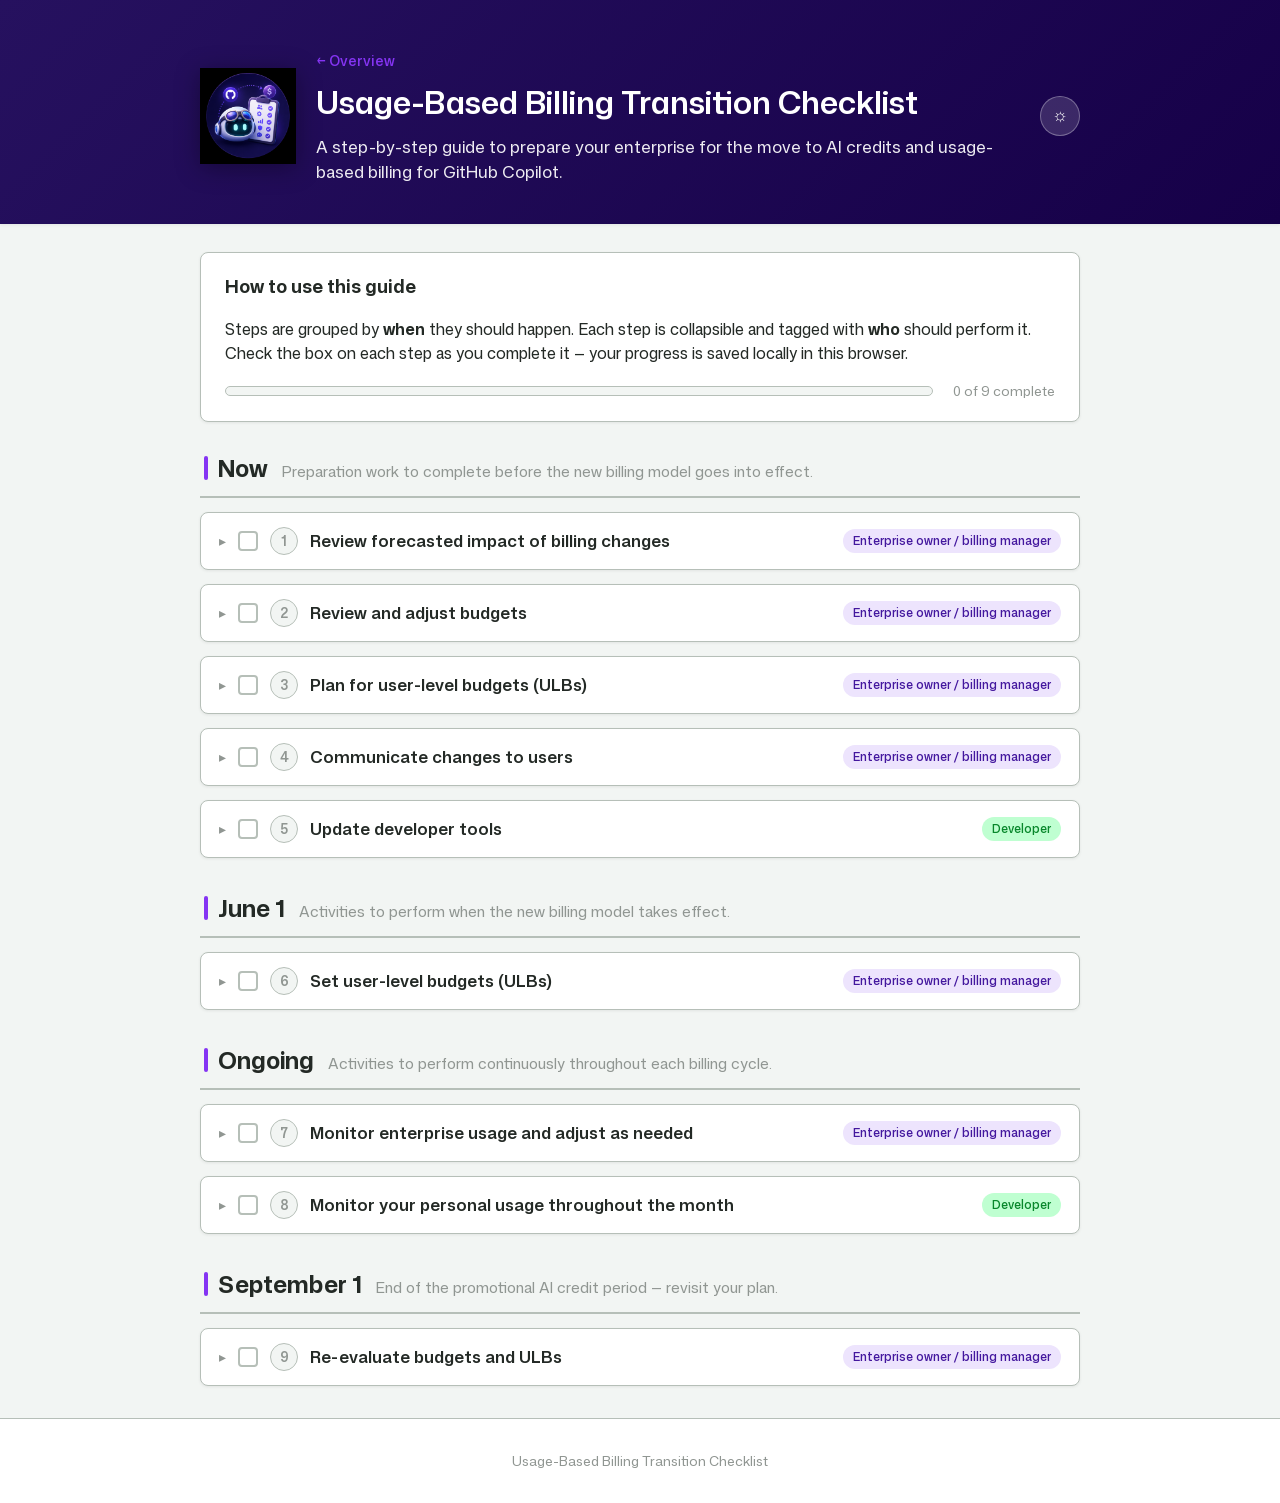
==== commit 74633153: "Remove broken GitHub logo" ====
--- a/checklist.html
+++ b/checklist.html
@@ -470,8 +470,7 @@
   </main>
 
   <footer class="site-footer">
-    <div class="container footer-inner">
-      <img src="img/github-logo.svg" alt="GitHub" class="footer-logo" />
+    <div class="container">
       <p>Usage-Based Billing Transition Checklist</p>
     </div>
   </footer>
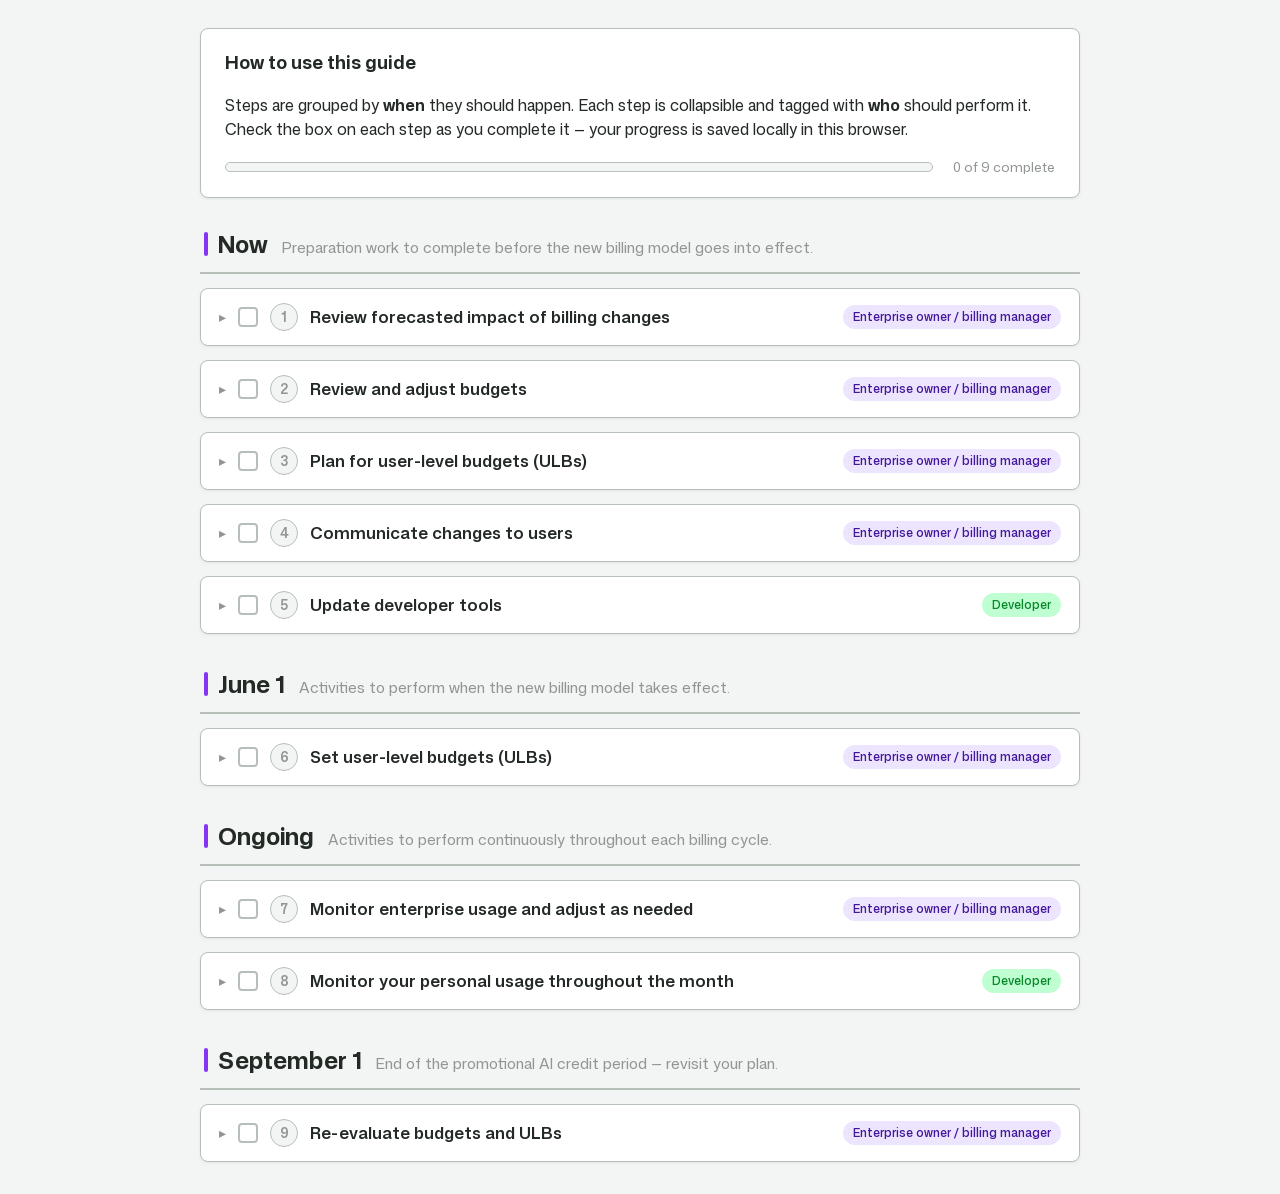
==== commit 0414cf57: "Remove header and footer for embedding inside an iframe" ====
--- a/checklist.html
+++ b/checklist.html
@@ -21,7 +21,7 @@
   </script>
 </head>
 <body>
-  <header class="site-header">
+  <!-- <header class="site-header">
     <div class="container header-inner">
       <img src="img/ubb-checklist-icon.png" alt="" class="header-icon" />
       <div class="header-text">
@@ -34,7 +34,7 @@
         <span class="theme-icon theme-icon-dark" aria-hidden="true">&#9790;</span>
       </button>
     </div>
-  </header>
+  </header> -->
 
   <main class="container">
     <section class="intro">
@@ -469,11 +469,11 @@
 
   </main>
 
-  <footer class="site-footer">
+  <!-- <footer class="site-footer">
     <div class="container">
       <p>Usage-Based Billing Transition Checklist</p>
     </div>
-  </footer>
+  </footer> -->
 
   <div id="lightbox" class="lightbox" role="dialog" aria-modal="true" aria-hidden="true">
     <button type="button" class="lightbox-close" aria-label="Close">&times;</button>
